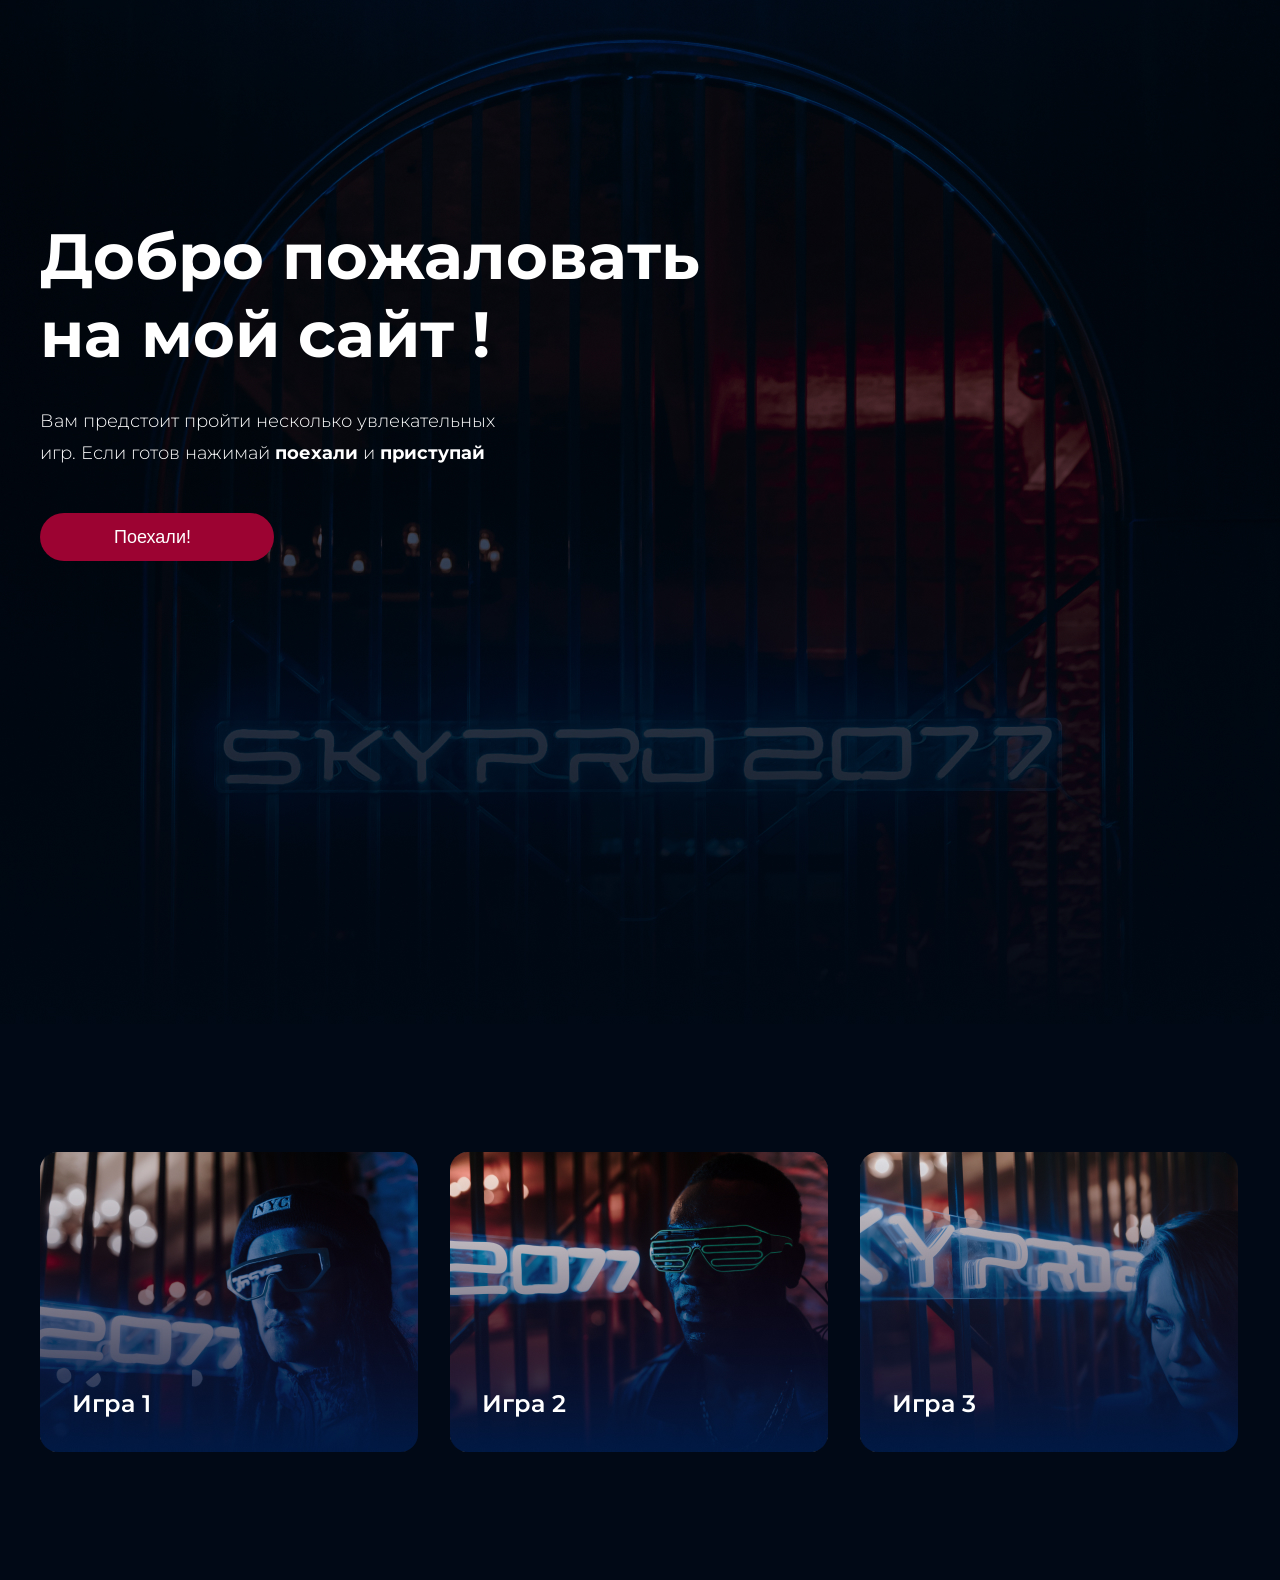
==== index.html @ 40e27ae7 "Добавил подчеркивание с "Игра"" ====
<!DOCTYPE html>
<html lang="ru">

<head>
  <meta charset="UTF-8">
  <meta http-equiv="X-UA-Compatible" content="IE=edge">
  <meta name="viewport" content="width=device-width, initial-scale=1.0">
  <title>2nd_HW_1</title>
  <link rel="stylesheet" href="style.css">
  <link rel="preconnect" href="https://fonts.googleapis.com">
  <link rel="preconnect" href="https://fonts.gstatic.com" crossorigin>
  <link rel="preconnect" href="https://fonts.googleapis.com">
  <link rel="preconnect" href="https://fonts.gstatic.com" crossorigin>
  <link href="https://fonts.googleapis.com/css2?family=Montserrat:wght@300;400;700&display=swap" rel="stylesheet">
</head>

<body>
  <header class="header center">
    <h1 class="header__title">Добро пожаловать <br> на мой сайт !</h1>
    <p class="header__text">Вам предстоит пройти несколько увлекательных <br>игр.
      Если готов нажимай <strong>поехали</strong> и <strong>приступай</strong></p>
    <button class="header__button">Поехали!</button>
  </header>
  <section class="games center">
    <div class="game__block game__block1">
      <a href="#" class="game__title">Игра 1</a>
    </div>
    <div class="game__block game__block2">
      <a href="#" class="game__title">Игра 2</a>
    </div>
    <div class="game__block game__block3">
      <a href="#" class="game__title">Игра 3</a>
    </div>
  </section>

</body>

</html>
---- style.css ----
* {
  margin: 0;
  padding: 0;
}

body {
  font-family: 'Montserrat', sans-serif;  
}

a {
  text-decoration: none;
}

.center {
  padding-left: calc(50% - 600px);
  padding-right: calc(50% - 600px);
}

.header {
  background-image: url(./images/header_bg.jpg);
  background-position: center;
  background-size: cover;
  height: 1024px;
  display: flex;
  align-items: flex-start;
  flex-direction: column;
}

.header__title {
  font-style: normal;
  font-weight: 700;
  font-size: 64px;
  line-height: 78px;
  display: flex;
  align-items: center;
  color: #FFFFFF;
  padding-top: 217px;
}

.header__text {
  font-style: normal;
  font-weight: 300;
  font-size: 18px;
  line-height: 32px;
  color: #FFFFFF;
  margin-top: 32px;
  margin-bottom: 44px;
  text-decoration: none;
}

.header__button {
  background: #9C0332;
  border-radius: 30px;
  width: 234px;
  height: 48px;
  font-style: normal;
  font-weight: 400;
  font-size: 18px;
  line-height: 22px;
  display: flex;
  align-items: center;
  color: #FFFFFF;
  padding-left: 74px;
  padding-right: 74px;
  box-sizing: border-box;
  border: none;
}

.games {
  background-image: url(./images/games_bg.jpg);
  background-position: center;
  background-size: cover;
  height: 556px;
  display: flex;
  gap: 32px;
  flex-wrap: wrap;
}

.game__block {
  border-radius: 18px;
  width: 378px;
  height: 300px;
  margin-top: 128px;
  display: flex;
  align-items: flex-end;
}

.game__block1 {
  background-image: url(./images/game_1.jpg);
}

.game__block2 {
  background-image: url(./images/game_2.jpg);
}

.game__block3 {
  background-image: url(./images/game_3.jpg);
}

.game__title {
  font-style: normal;
  font-weight: 600;
  font-size: 24px;
  line-height: 32px;
  color: #FFFFFF;
  margin-bottom: 32px;
  margin-left: 32px;
}

.game__title:hover {
  text-decoration: underline;
}
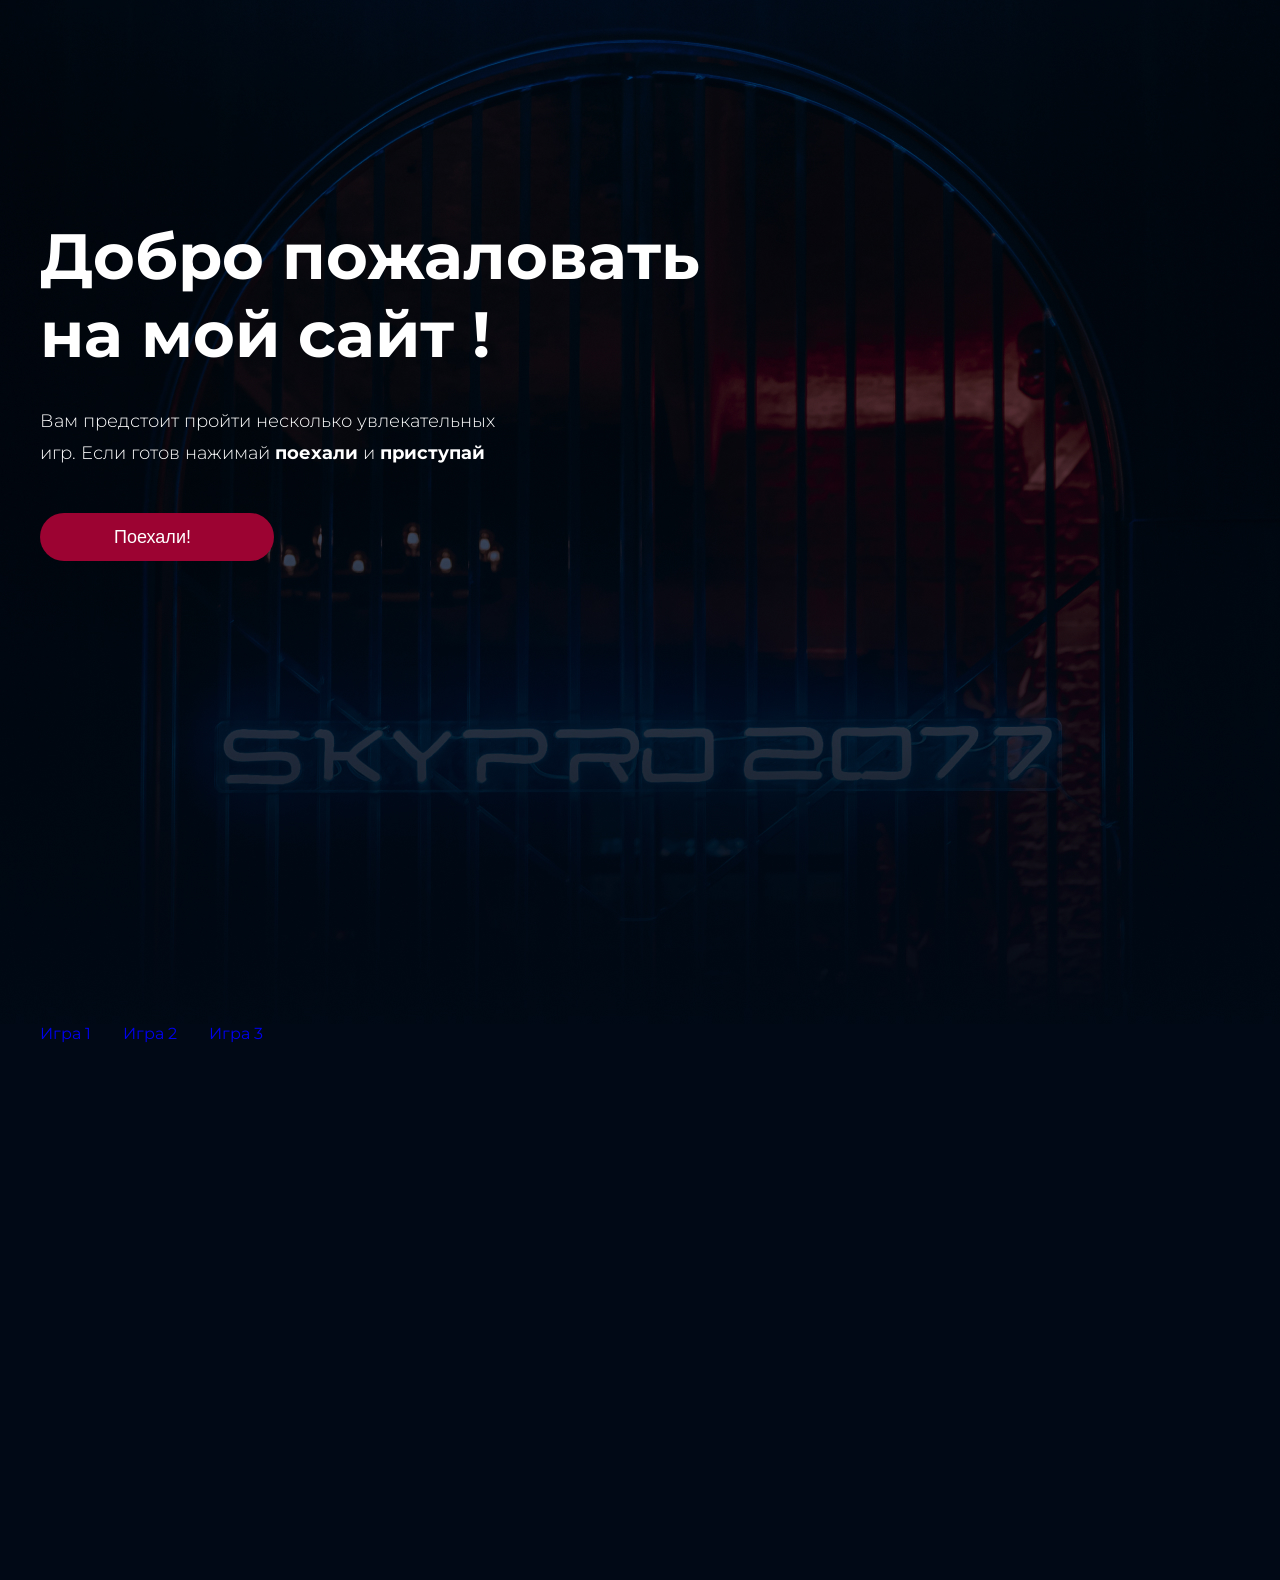
==== commit 07dc7409: "Исправил замечания по БЭМ" ====
--- a/index.html
+++ b/index.html
@@ -22,14 +22,14 @@
     <button class="header__button">Поехали!</button>
   </header>
   <section class="games center">
-    <div class="game__block game__block1">
-      <a href="#" class="game__title">Игра 1</a>
+    <div class="games__block games__block1">
+      <a href="#" class="games__title">Игра 1</a>
     </div>
-    <div class="game__block game__block2">
-      <a href="#" class="game__title">Игра 2</a>
+    <div class="games__block games__block2">
+      <a href="#" class="games__title">Игра 2</a>
     </div>
-    <div class="game__block game__block3">
-      <a href="#" class="game__title">Игра 3</a>
+    <div class="games__block games__block3">
+      <a href="#" class="games__title">Игра 3</a>
     </div>
   </section>
 
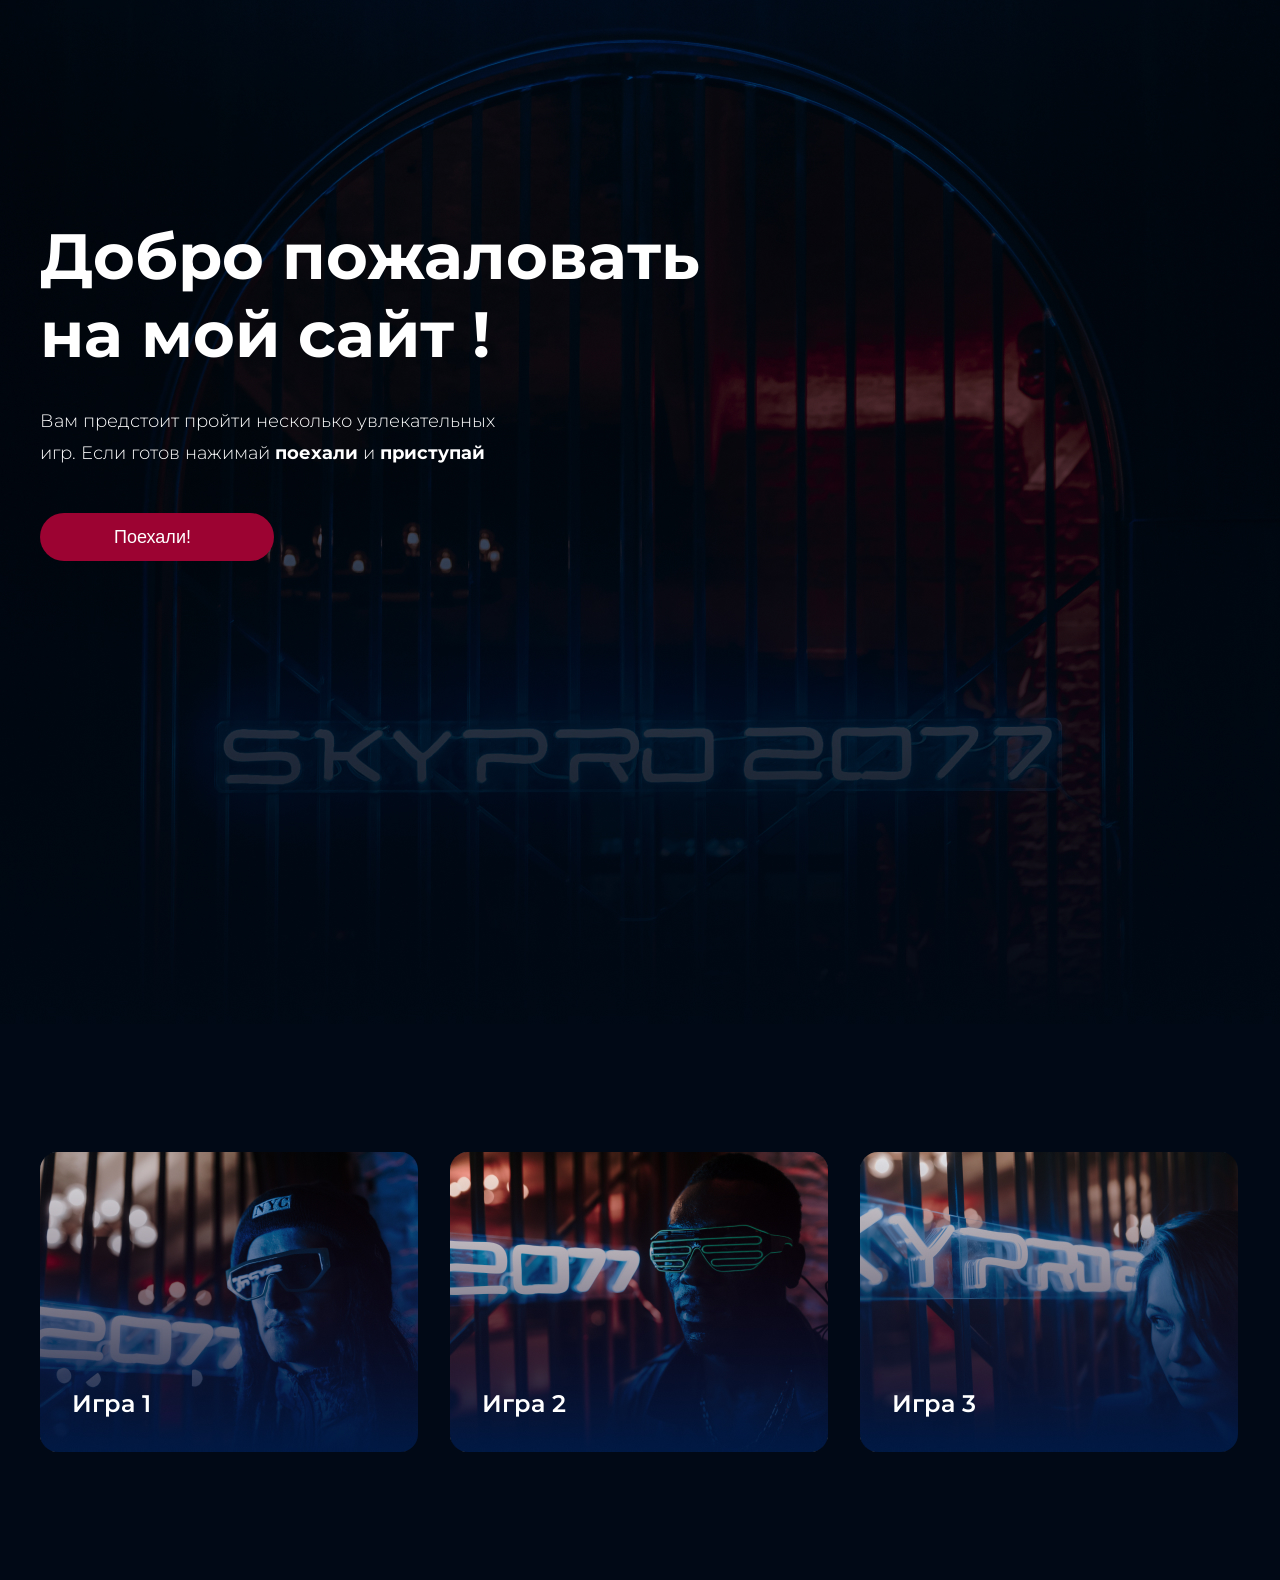
==== commit d82632d9: "Какие-то изменения" ====
--- a/index.html
+++ b/index.html
@@ -31,6 +31,7 @@
     <div class="games__block games__block3">
       <a href="#" class="games__title">Игра 3</a>
     </div>
+
   </section>
 
 </body>
--- a/style.css
+++ b/style.css
@@ -76,7 +76,7 @@
   flex-wrap: wrap;
 }
 
-.game__block {
+.games__block {
   border-radius: 18px;
   width: 378px;
   height: 300px;
@@ -85,19 +85,19 @@
   align-items: flex-end;
 }
 
-.game__block1 {
+.games__block1 {
   background-image: url(./images/game_1.jpg);
 }
 
-.game__block2 {
+.games__block2 {
   background-image: url(./images/game_2.jpg);
 }
 
-.game__block3 {
+.games__block3 {
   background-image: url(./images/game_3.jpg);
 }
 
-.game__title {
+.games__title {
   font-style: normal;
   font-weight: 600;
   font-size: 24px;
@@ -107,6 +107,6 @@
   margin-left: 32px;
 }
 
-.game__title:hover {
+.games__title:hover {
   text-decoration: underline;
 }
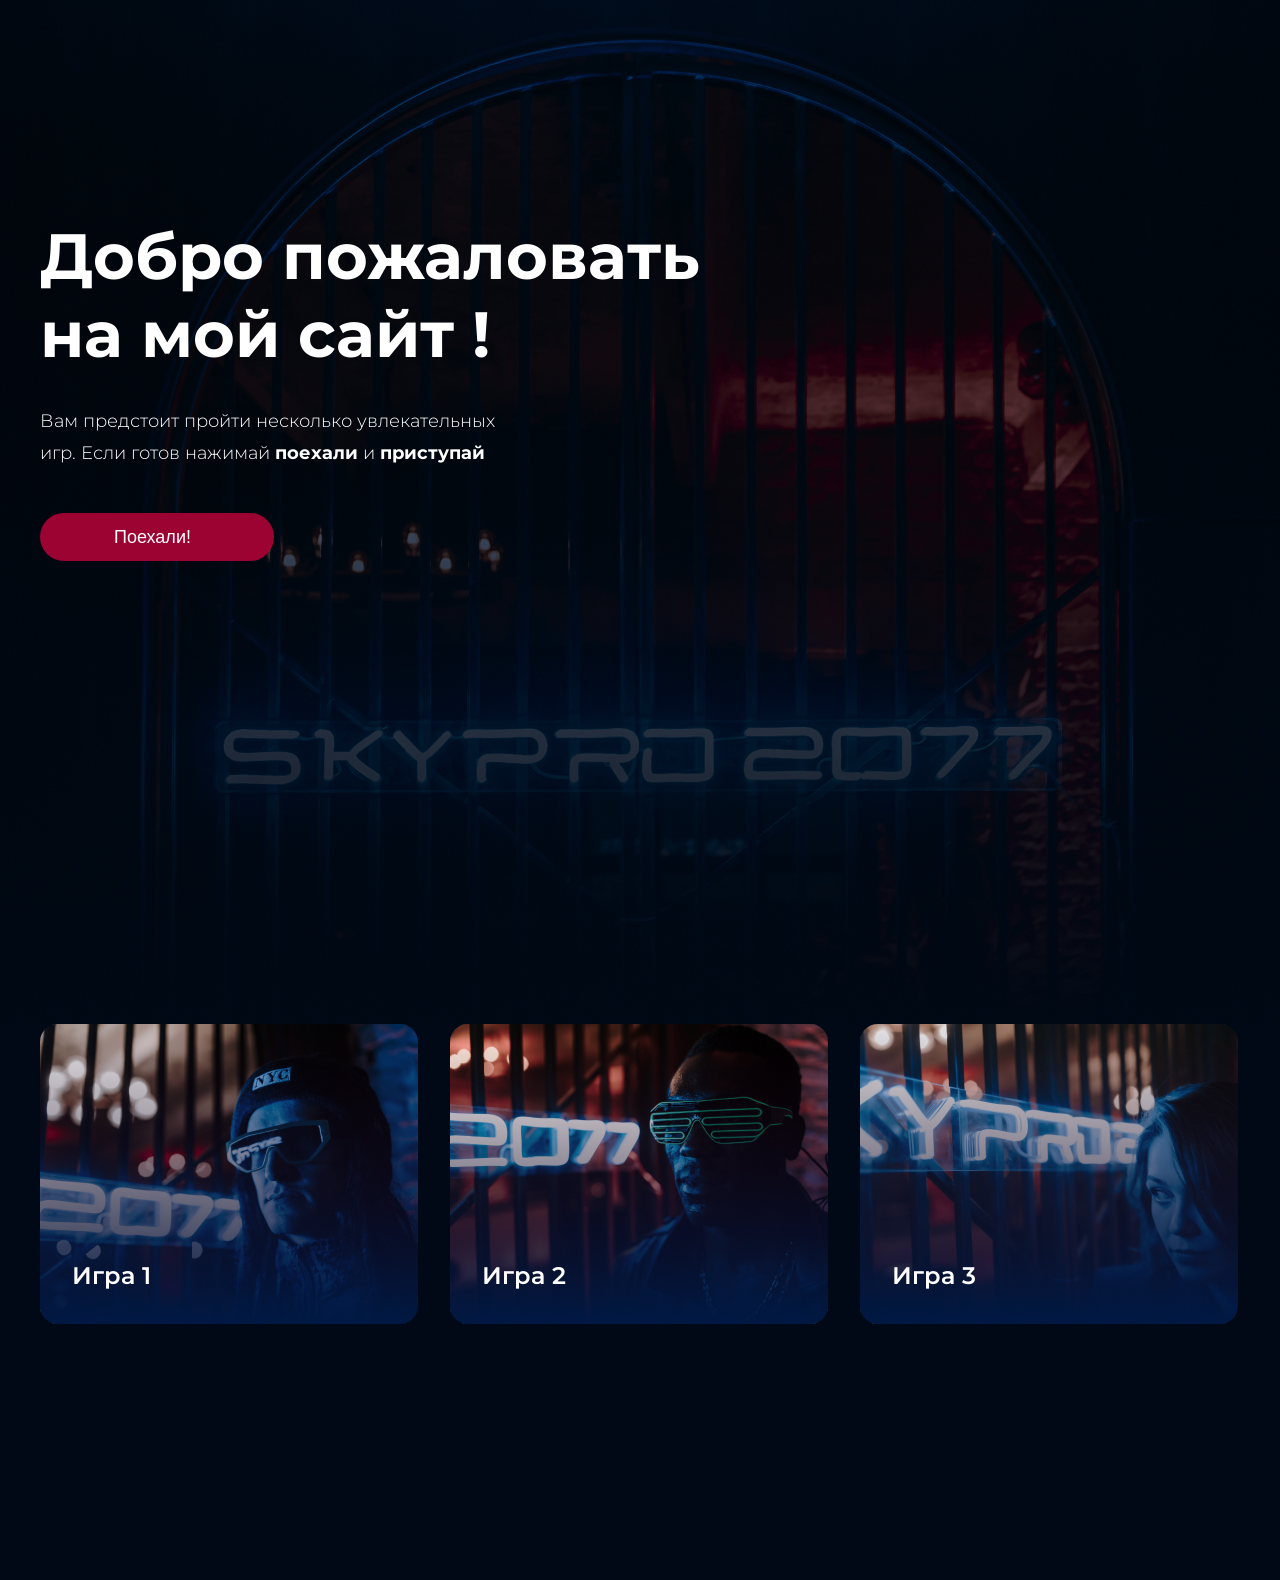
==== commit 33007181: "Edited and styled the game page and did JS task" ====
--- a/index.html
+++ b/index.html
@@ -33,7 +33,7 @@
     </div>
 
   </section>
-
+  <script src="./hw2.js"></script>
 </body>
 
 </html>
--- a/style.css
+++ b/style.css
@@ -4,7 +4,7 @@
 }
 
 body {
-  font-family: 'Montserrat', sans-serif;  
+  font-family: "Montserrat", sans-serif;
 }
 
 a {
@@ -25,7 +25,6 @@
   align-items: flex-start;
   flex-direction: column;
 }
-
 .header__title {
   font-style: normal;
   font-weight: 700;
@@ -36,7 +35,6 @@
   color: #FFFFFF;
   padding-top: 217px;
 }
-
 .header__text {
   font-style: normal;
   font-weight: 300;
@@ -47,7 +45,6 @@
   margin-bottom: 44px;
   text-decoration: none;
 }
-
 .header__button {
   background: #9C0332;
   border-radius: 30px;
@@ -75,28 +72,22 @@
   gap: 32px;
   flex-wrap: wrap;
 }
-
 .games__block {
   border-radius: 18px;
   width: 378px;
   height: 300px;
-  margin-top: 128px;
   display: flex;
   align-items: flex-end;
 }
-
 .games__block1 {
   background-image: url(./images/game_1.jpg);
 }
-
 .games__block2 {
   background-image: url(./images/game_2.jpg);
 }
-
 .games__block3 {
   background-image: url(./images/game_3.jpg);
 }
-
 .games__title {
   font-style: normal;
   font-weight: 600;
@@ -106,7 +97,49 @@
   margin-bottom: 32px;
   margin-left: 32px;
 }
-
 .games__title:hover {
   text-decoration: underline;
-}+}
+
+@media (max-width: 426px) {
+  .center {
+    padding-left: calc(50% - 171px);
+    padding-right: calc(50% - 171px);
+  }
+  .header {
+    height: 735px;
+  }
+  .header__title {
+    font-style: normal;
+    font-weight: 700;
+    font-size: 32px;
+    line-height: 39px;
+    display: flex;
+    align-items: center;
+    text-align: center;
+    color: #FFFFFF;
+    padding-top: 238px;
+  }
+  .header__text {
+    text-align: center;
+    font-style: normal;
+    font-weight: 300;
+    font-size: 14px;
+    line-height: 22px;
+    text-align: center;
+    color: #FFFFFF;
+  }
+  .header__text br {
+    display: none;
+  }
+  .header__button {
+    align-self: center;
+  }
+  .games {
+    height: 1221px;
+    align-content: flex-start;
+  }
+  .games__block1 {
+    margin-top: 128px;
+  }
+}/*# sourceMappingURL=style.css.map */
